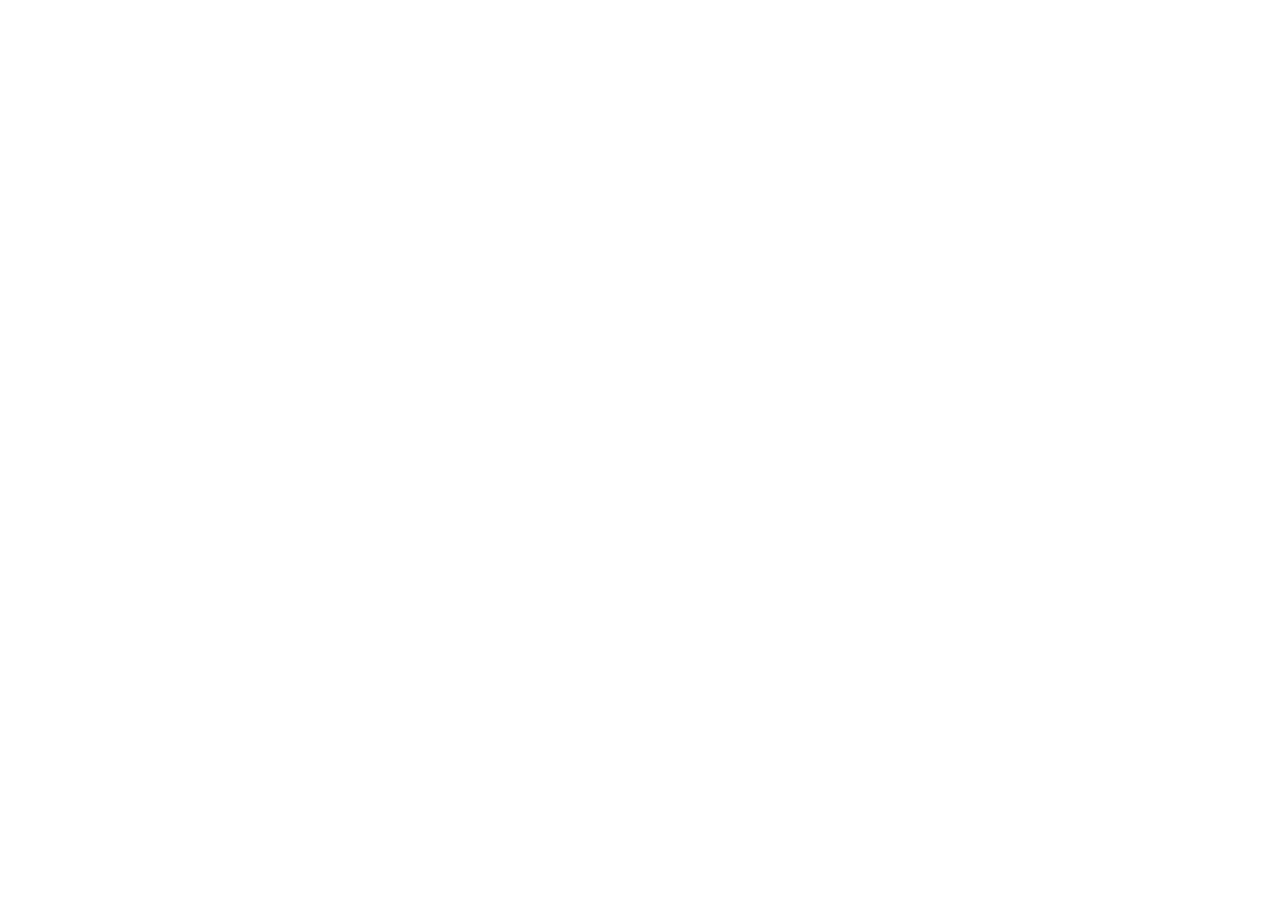
==== index.html @ a33e07b6 "v1" ====
<html>
    <head>
        <title>Stripe Gradient 2</title>
        <script src="Gradient.js" ></script>
    </head>
    <style>
        body {
            margin:0;
            padding:0;
        }
        #gradient-canvas {
--gradient-color-1:#ef008f;--gradient-color-2:#6ec3f4;--gradient-color-3:#7038ff;--gradient-color-4:#e2e2e2;
        }
    </style>
    <body>
        <canvas id="gradient-canvas" style="width:100vw;height:100vh"></canvas>
        <script>
            var gradient = new Gradient()
            gradient.initGradient('#gradient-canvas');
        </script>
    </body>
</html>
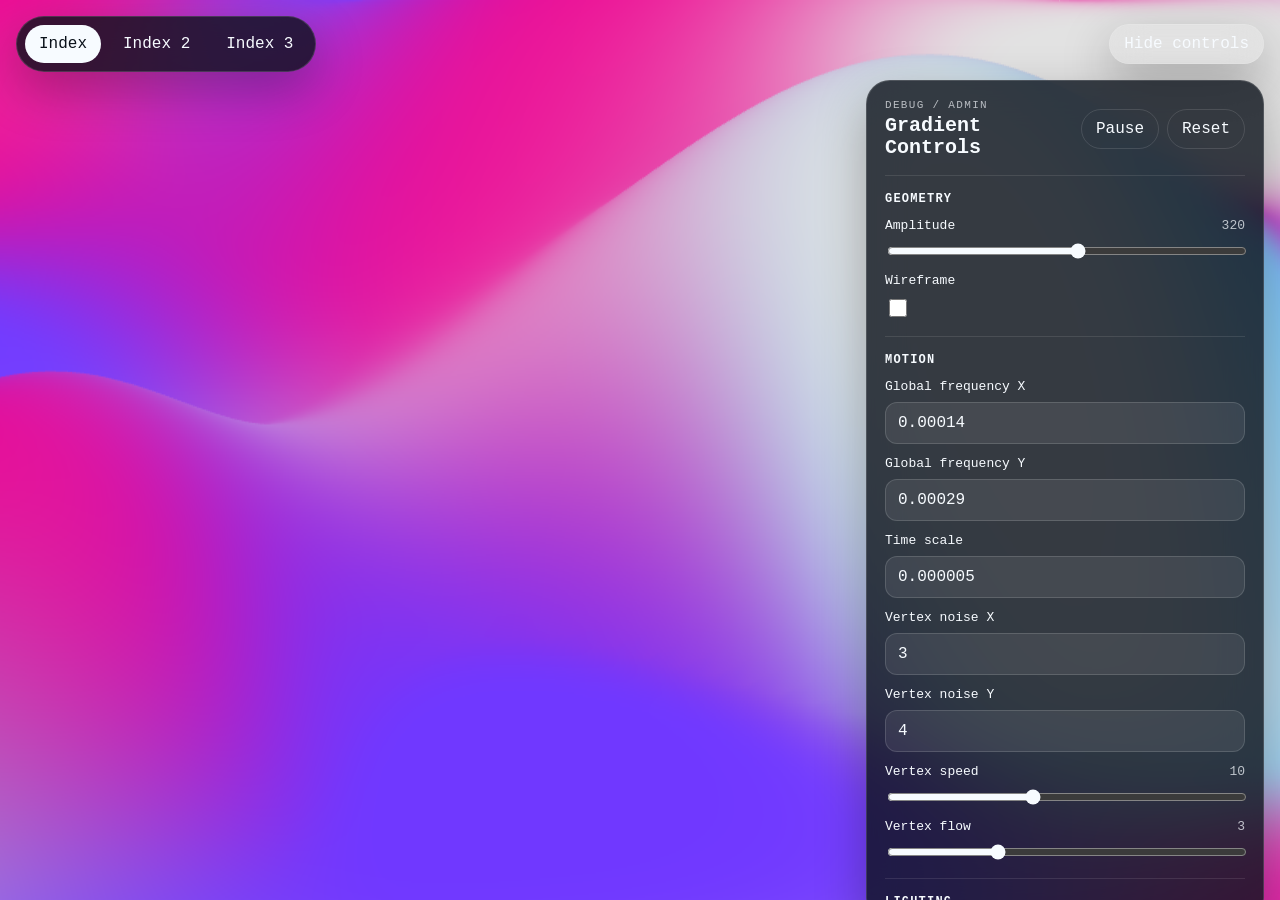
==== commit d6588346: "v2" ====
--- a/index.html
+++ b/index.html
@@ -1,7 +1,11 @@
 <html>
     <head>
+        <meta charset="utf-8">
+        <meta name="viewport" content="width=device-width, initial-scale=1">
         <title>Stripe Gradient 2</title>
         <script src="Gradient.js" ></script>
+        <script src="controls.js"></script>
+        <link rel="stylesheet" href="controls.css">
     </head>
     <style>
         body {
@@ -15,8 +19,9 @@
     <body>
         <canvas id="gradient-canvas" style="width:100vw;height:100vh"></canvas>
         <script>
-            var gradient = new Gradient()
-            gradient.initGradient('#gradient-canvas');
+            window.gradient = new Gradient()
+            window.gradient.initGradient('#gradient-canvas');
+            mountGradientControls(window.gradient);
         </script>
     </body>
 </html>
--- a/controls.css
+++ b/controls.css
@@ -0,0 +1,222 @@
+.gradient-admin {
+    color: #f7fbff;
+    font-family: "SFMono-Regular", Consolas, "Liberation Mono", Menlo, monospace;
+    pointer-events: none;
+}
+
+.gradient-admin__bar {
+    align-items: center;
+    display: flex;
+    gap: 12px;
+    justify-content: space-between;
+    left: 16px;
+    position: fixed;
+    right: 16px;
+    top: 16px;
+    z-index: 20;
+}
+
+.gradient-admin__nav,
+.gradient-admin__toggle,
+.gradient-admin__panel {
+    backdrop-filter: blur(18px);
+    background: rgba(10, 17, 26, 0.8);
+    border: 1px solid rgba(255, 255, 255, 0.14);
+    box-shadow: 0 18px 50px rgba(0, 0, 0, 0.28);
+    pointer-events: auto;
+}
+
+.gradient-admin__nav {
+    border-radius: 999px;
+    display: flex;
+    flex-wrap: wrap;
+    gap: 8px;
+    padding: 8px;
+}
+
+.gradient-admin__nav-link,
+.gradient-admin__toggle,
+.gradient-admin__button-row button {
+    appearance: none;
+    background: transparent;
+    border: 0;
+    border-radius: 999px;
+    color: inherit;
+    cursor: pointer;
+    font: inherit;
+    padding: 10px 14px;
+    text-decoration: none;
+    transition: background-color 140ms ease, color 140ms ease, border-color 140ms ease;
+}
+
+.gradient-admin__nav-link:hover,
+.gradient-admin__toggle:hover,
+.gradient-admin__button-row button:hover {
+    background: rgba(255, 255, 255, 0.12);
+}
+
+.gradient-admin__nav-link.is-active {
+    background: #f7fbff;
+    color: #0a111a;
+}
+
+.gradient-admin__toggle,
+.gradient-admin__button-row button {
+    border: 1px solid rgba(255, 255, 255, 0.12);
+}
+
+.gradient-admin__panel {
+    border-radius: 24px;
+    max-height: calc(100vh - 96px);
+    overflow: auto;
+    padding: 18px;
+    position: fixed;
+    right: 16px;
+    top: 80px;
+    width: min(360px, calc(100vw - 32px));
+    z-index: 20;
+}
+
+.gradient-admin.is-collapsed .gradient-admin__panel {
+    display: none;
+}
+
+.gradient-admin__panel-header,
+.gradient-admin__button-row,
+.gradient-admin__field-heading,
+.gradient-admin__field--checkbox,
+.gradient-admin__field--color {
+    align-items: center;
+    display: flex;
+    justify-content: space-between;
+}
+
+.gradient-admin__panel-header {
+    gap: 16px;
+    margin-bottom: 16px;
+}
+
+.gradient-admin__panel-header h1,
+.gradient-admin__section h2,
+.gradient-admin__eyebrow,
+.gradient-admin__field,
+.gradient-admin__field-label,
+.gradient-admin__field code,
+.gradient-admin__field output {
+    margin: 0;
+}
+
+.gradient-admin__eyebrow {
+    color: rgba(247, 251, 255, 0.68);
+    font-size: 11px;
+    letter-spacing: 0.12em;
+    text-transform: uppercase;
+}
+
+.gradient-admin__panel-header h1 {
+    font-size: 20px;
+    line-height: 1.1;
+    margin-top: 4px;
+}
+
+.gradient-admin__button-row {
+    gap: 8px;
+}
+
+.gradient-admin__section {
+    border-top: 1px solid rgba(255, 255, 255, 0.1);
+    display: grid;
+    gap: 12px;
+    padding-top: 16px;
+}
+
+.gradient-admin__section + .gradient-admin__section {
+    margin-top: 16px;
+}
+
+.gradient-admin__section h2 {
+    font-size: 12px;
+    letter-spacing: 0.1em;
+    text-transform: uppercase;
+}
+
+.gradient-admin__field {
+    display: grid;
+    gap: 8px;
+}
+
+.gradient-admin__field-label,
+.gradient-admin__field code,
+.gradient-admin__field output,
+.gradient-admin__field input {
+    font-size: 13px;
+}
+
+.gradient-admin__field code,
+.gradient-admin__field output {
+    color: rgba(247, 251, 255, 0.72);
+}
+
+.gradient-admin__field input[type="number"] {
+    appearance: textfield;
+}
+
+.gradient-admin__field input[type="number"],
+.gradient-admin__field input[type="range"],
+.gradient-admin__field input[type="color"] {
+    width: 100%;
+}
+
+.gradient-admin__field input[type="number"],
+.gradient-admin__field input[type="color"] {
+    background: rgba(255, 255, 255, 0.08);
+    border: 1px solid rgba(255, 255, 255, 0.14);
+    border-radius: 12px;
+    color: inherit;
+    font: inherit;
+    min-height: 42px;
+    padding: 0 12px;
+}
+
+.gradient-admin__field input[type="range"] {
+    accent-color: #f7fbff;
+}
+
+.gradient-admin__field input[type="checkbox"] {
+    accent-color: #f7fbff;
+    height: 18px;
+    width: 18px;
+}
+
+.gradient-admin__field input[type="color"] {
+    cursor: pointer;
+    min-width: 72px;
+    padding: 4px;
+}
+
+@media (max-width: 720px) {
+    .gradient-admin__bar {
+        align-items: stretch;
+        flex-direction: column;
+    }
+
+    .gradient-admin__nav {
+        border-radius: 24px;
+    }
+
+    .gradient-admin__toggle {
+        align-self: flex-end;
+    }
+
+    .gradient-admin__panel {
+        left: 16px;
+        right: 16px;
+        top: 120px;
+        width: auto;
+    }
+
+    .gradient-admin__panel-header {
+        align-items: flex-start;
+        flex-direction: column;
+    }
+}
